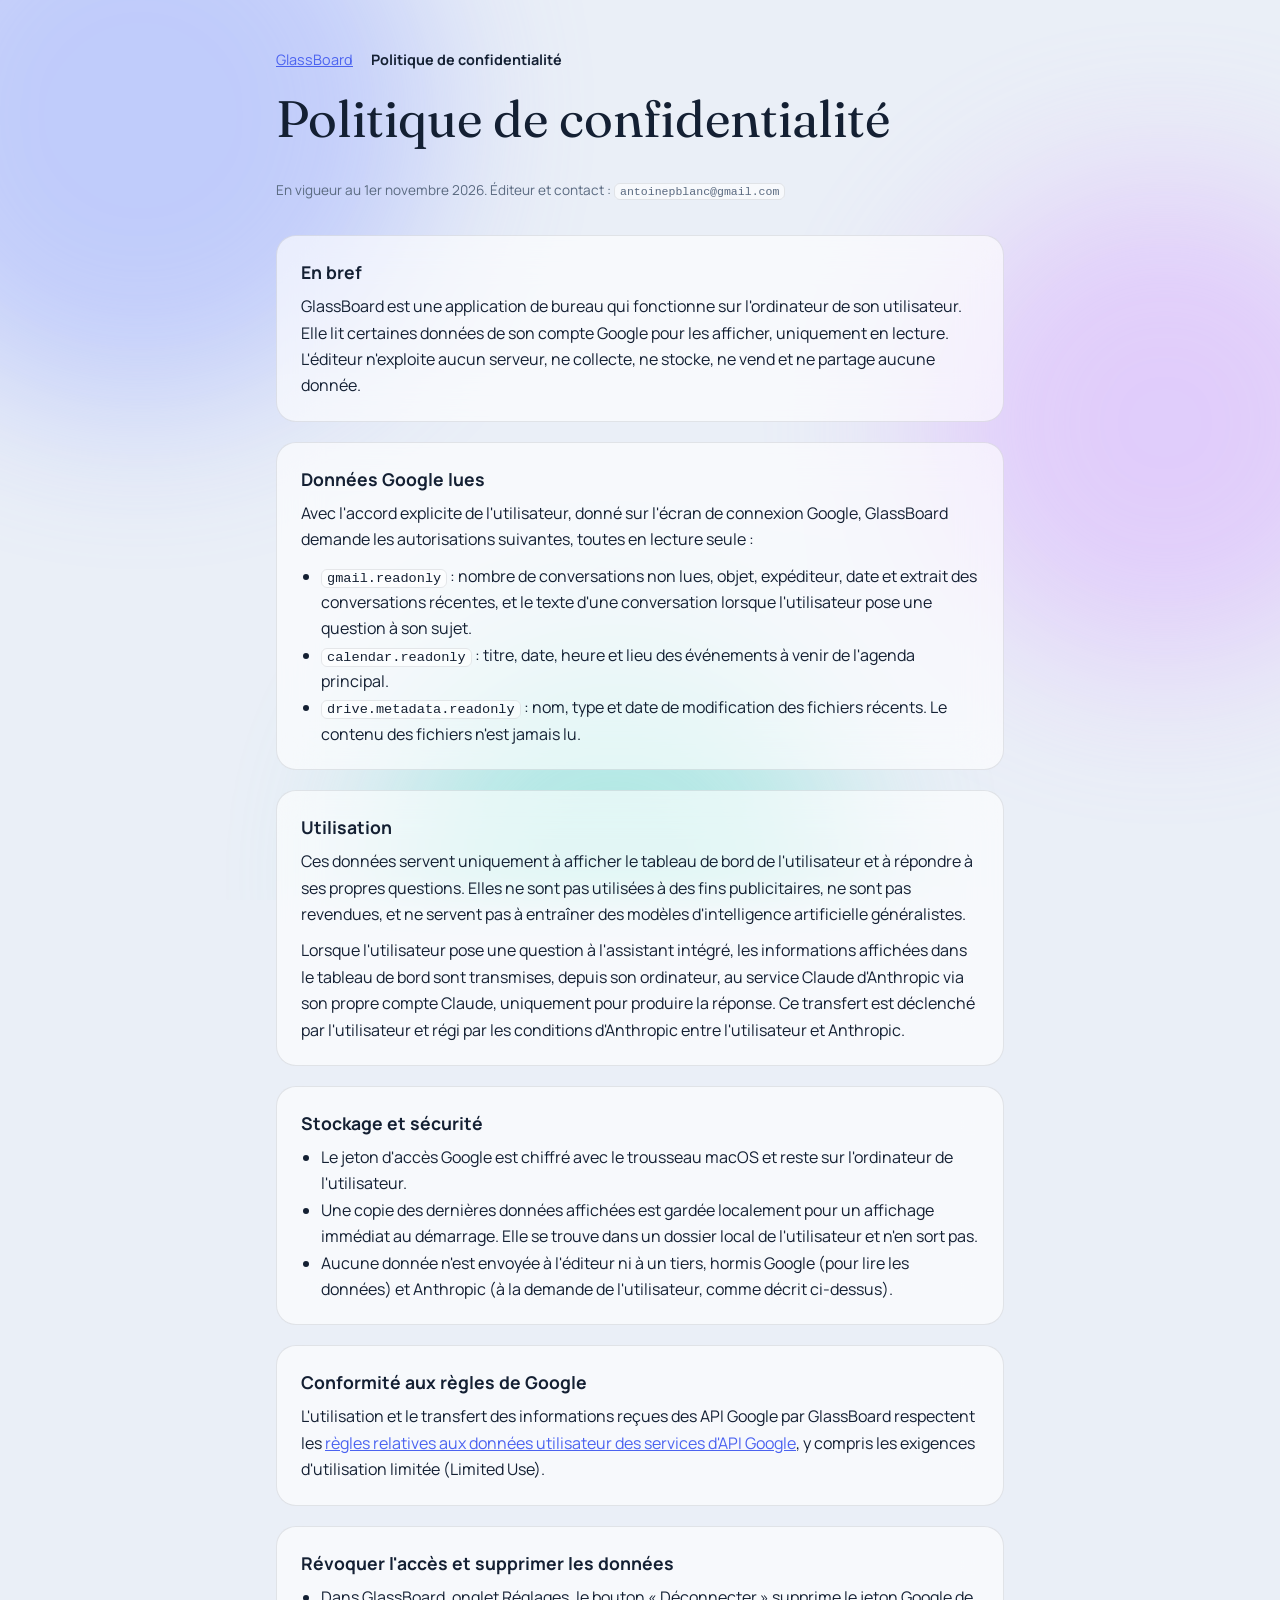
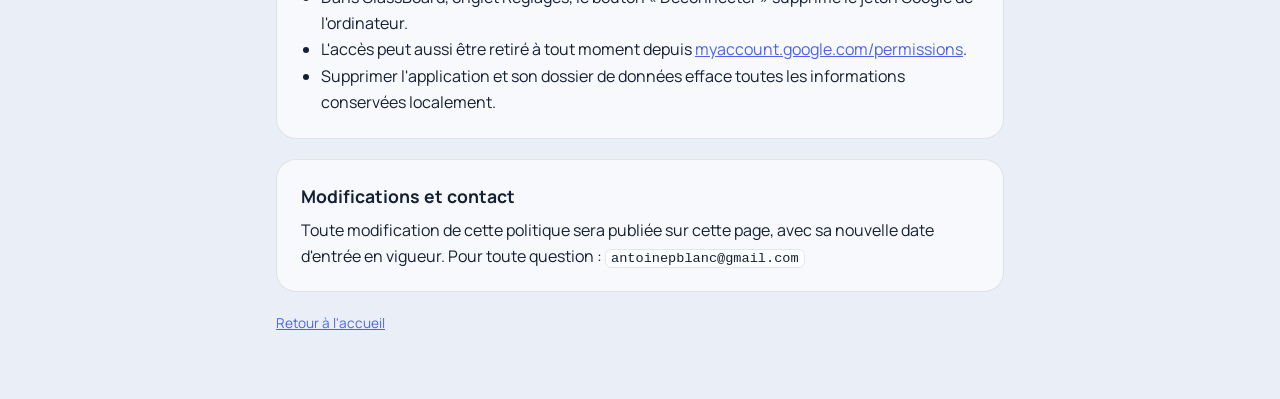
==== privacy.html @ dbe47634 "Pages d'accueil et de confidentialité de GlassBoard Co-Authored-By: Claude Opus 5.5 <noreply@anthrop" ====
<!doctype html>
<html lang="fr">
<head>
<meta charset="utf-8">
<meta name="viewport" content="width=device-width, initial-scale=1">
<title>Confidentialité GlassBoard</title>
<meta name="description" content="Politique de confidentialité de GlassBoard : données lues, usage, stockage et suppression.">
<link rel="preconnect" href="https://fonts.googleapis.com">
<link rel="preconnect" href="https://fonts.gstatic.com" crossorigin>
<link rel="stylesheet" href="https://fonts.googleapis.com/css2?family=Fraunces:opsz,wght@9..144,400&family=Manrope:wght@400;600&display=swap">
<link rel="stylesheet" href="style.css">
</head>
<body>
<div class="blobs" aria-hidden="true"><span></span><span></span><span></span></div>
<main>
  <nav><a href="index.html">GlassBoard</a><strong>Politique de confidentialité</strong></nav>

  <h1>Politique de confidentialité</h1>
  <p class="meta">En vigueur au 1er novembre 2026. Éditeur et contact : <code>antoinepblanc@gmail.com</code></p>

  <section class="card">
    <h2>En bref</h2>
    <p>GlassBoard est une application de bureau qui fonctionne sur l'ordinateur de son utilisateur. Elle lit certaines données de son compte Google pour les afficher, uniquement en lecture. L'éditeur n'exploite aucun serveur, ne collecte, ne stocke, ne vend et ne partage aucune donnée.</p>
  </section>

  <section class="card">
    <h2>Données Google lues</h2>
    <p>Avec l'accord explicite de l'utilisateur, donné sur l'écran de connexion Google, GlassBoard demande les autorisations suivantes, toutes en lecture seule :</p>
    <ul>
      <li><code>gmail.readonly</code> : nombre de conversations non lues, objet, expéditeur, date et extrait des conversations récentes, et le texte d'une conversation lorsque l'utilisateur pose une question à son sujet.</li>
      <li><code>calendar.readonly</code> : titre, date, heure et lieu des événements à venir de l'agenda principal.</li>
      <li><code>drive.metadata.readonly</code> : nom, type et date de modification des fichiers récents. Le contenu des fichiers n'est jamais lu.</li>
    </ul>
  </section>

  <section class="card">
    <h2>Utilisation</h2>
    <p>Ces données servent uniquement à afficher le tableau de bord de l'utilisateur et à répondre à ses propres questions. Elles ne sont pas utilisées à des fins publicitaires, ne sont pas revendues, et ne servent pas à entraîner des modèles d'intelligence artificielle généralistes.</p>
    <p>Lorsque l'utilisateur pose une question à l'assistant intégré, les informations affichées dans le tableau de bord sont transmises, depuis son ordinateur, au service Claude d'Anthropic via son propre compte Claude, uniquement pour produire la réponse. Ce transfert est déclenché par l'utilisateur et régi par les conditions d'Anthropic entre l'utilisateur et Anthropic.</p>
  </section>

  <section class="card">
    <h2>Stockage et sécurité</h2>
    <ul>
      <li>Le jeton d'accès Google est chiffré avec le trousseau macOS et reste sur l'ordinateur de l'utilisateur.</li>
      <li>Une copie des dernières données affichées est gardée localement pour un affichage immédiat au démarrage. Elle se trouve dans un dossier local de l'utilisateur et n'en sort pas.</li>
      <li>Aucune donnée n'est envoyée à l'éditeur ni à un tiers, hormis Google (pour lire les données) et Anthropic (à la demande de l'utilisateur, comme décrit ci-dessus).</li>
    </ul>
  </section>

  <section class="card">
    <h2>Conformité aux règles de Google</h2>
    <p>L'utilisation et le transfert des informations reçues des API Google par GlassBoard respectent les <a href="https://developers.google.com/terms/api-services-user-data-policy">règles relatives aux données utilisateur des services d'API Google</a>, y compris les exigences d'utilisation limitée (Limited Use).</p>
  </section>

  <section class="card">
    <h2>Révoquer l'accès et supprimer les données</h2>
    <ul>
      <li>Dans GlassBoard, onglet Réglages, le bouton « Déconnecter » supprime le jeton Google de l'ordinateur.</li>
      <li>L'accès peut aussi être retiré à tout moment depuis <a href="https://myaccount.google.com/permissions">myaccount.google.com/permissions</a>.</li>
      <li>Supprimer l'application et son dossier de données efface toutes les informations conservées localement.</li>
    </ul>
  </section>

  <section class="card">
    <h2>Modifications et contact</h2>
    <p>Toute modification de cette politique sera publiée sur cette page, avec sa nouvelle date d'entrée en vigueur. Pour toute question : <code>antoinepblanc@gmail.com</code></p>
  </section>

  <footer><a href="index.html">Retour à l'accueil</a></footer>
</main>
</body>
</html>
---- style.css ----
:root {
  --bg: #eaeff7; --fg: #142033; --muted: #5a6a80; --glass: rgba(255, 255, 255, .62);
  --edge: rgba(20, 32, 51, .1); --accent: #4b63f0;
  --blob-a: #8fa2ff; --blob-b: #d6a4ff; --blob-c: #6fe0cf;
}
@media (prefers-color-scheme: dark) {
  :root { --bg: #0a0f1d; --fg: #e8eefc; --muted: #94a2bd; --glass: rgba(24, 33, 58, .6); --edge: rgba(255, 255, 255, .1); --accent: #8fa2ff; --blob-a: #3b4fd8; --blob-b: #7a3fc4; --blob-c: #138f86; color-scheme: dark; }
}
* { box-sizing: border-box; }
body { margin: 0; background: var(--bg); color: var(--fg); font: 16px/1.65 "Manrope", system-ui, sans-serif; }
.blobs { position: fixed; inset: 0; z-index: -1; overflow: hidden; pointer-events: none; }
.blobs span { position: absolute; border-radius: 50%; filter: blur(80px); opacity: .45; }
.blobs span:nth-child(1) { width: 46vmax; height: 46vmax; left: -12vmax; top: -14vmax; background: var(--blob-a); }
.blobs span:nth-child(2) { width: 38vmax; height: 38vmax; right: -10vmax; top: 20vh; background: var(--blob-b); }
.blobs span:nth-child(3) { width: 36vmax; height: 36vmax; left: 30vw; bottom: -16vmax; background: var(--blob-c); }
main { max-width: 760px; margin: 0 auto; padding: 48px max(16px, env(safe-area-inset-left)) 64px; display: grid; gap: 20px; }
nav { display: flex; gap: 18px; font-size: .9rem; }
a { color: var(--accent); }
h1 { margin: 0; font: 400 clamp(2.2rem, 6vw, 3.2rem)/1.05 "Fraunces", Georgia, serif; text-wrap: balance; }
h2 { margin: 0 0 6px; font-size: 1.1rem; }
.lead { margin: 0; font-size: 1.1rem; color: var(--muted); max-width: 60ch; }
.card { padding: 22px 24px; border-radius: 20px; background: var(--glass); border: 1px solid var(--edge); -webkit-backdrop-filter: blur(20px); backdrop-filter: blur(20px); }
.card p, .card ul { margin: 0 0 10px; } .card > :last-child { margin-bottom: 0; }
ul { padding-left: 20px; }
code { font: .85em ui-monospace, Menlo, monospace; padding: 1px 5px; border-radius: 6px; background: var(--glass); border: 1px solid var(--edge); overflow-wrap: anywhere; }
.meta { font-size: .85rem; color: var(--muted); }
footer { font-size: .85rem; color: var(--muted); }
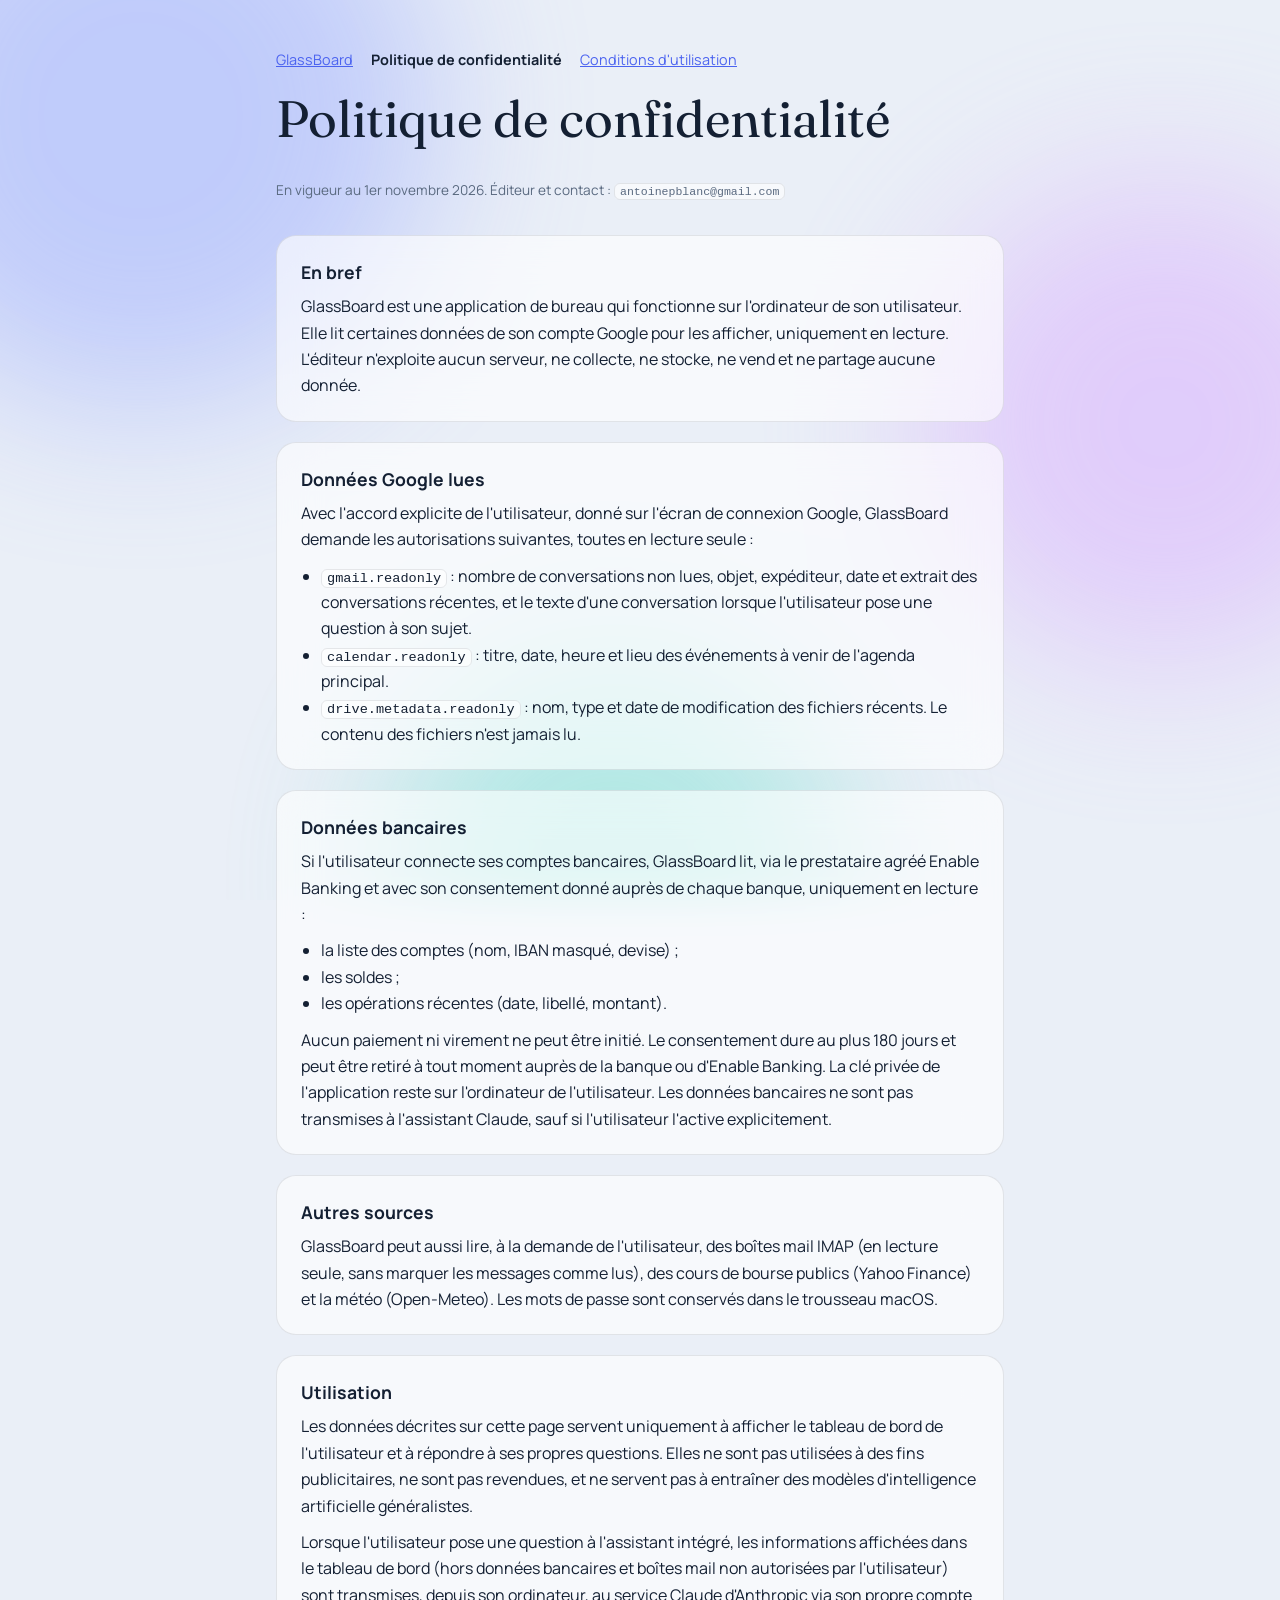
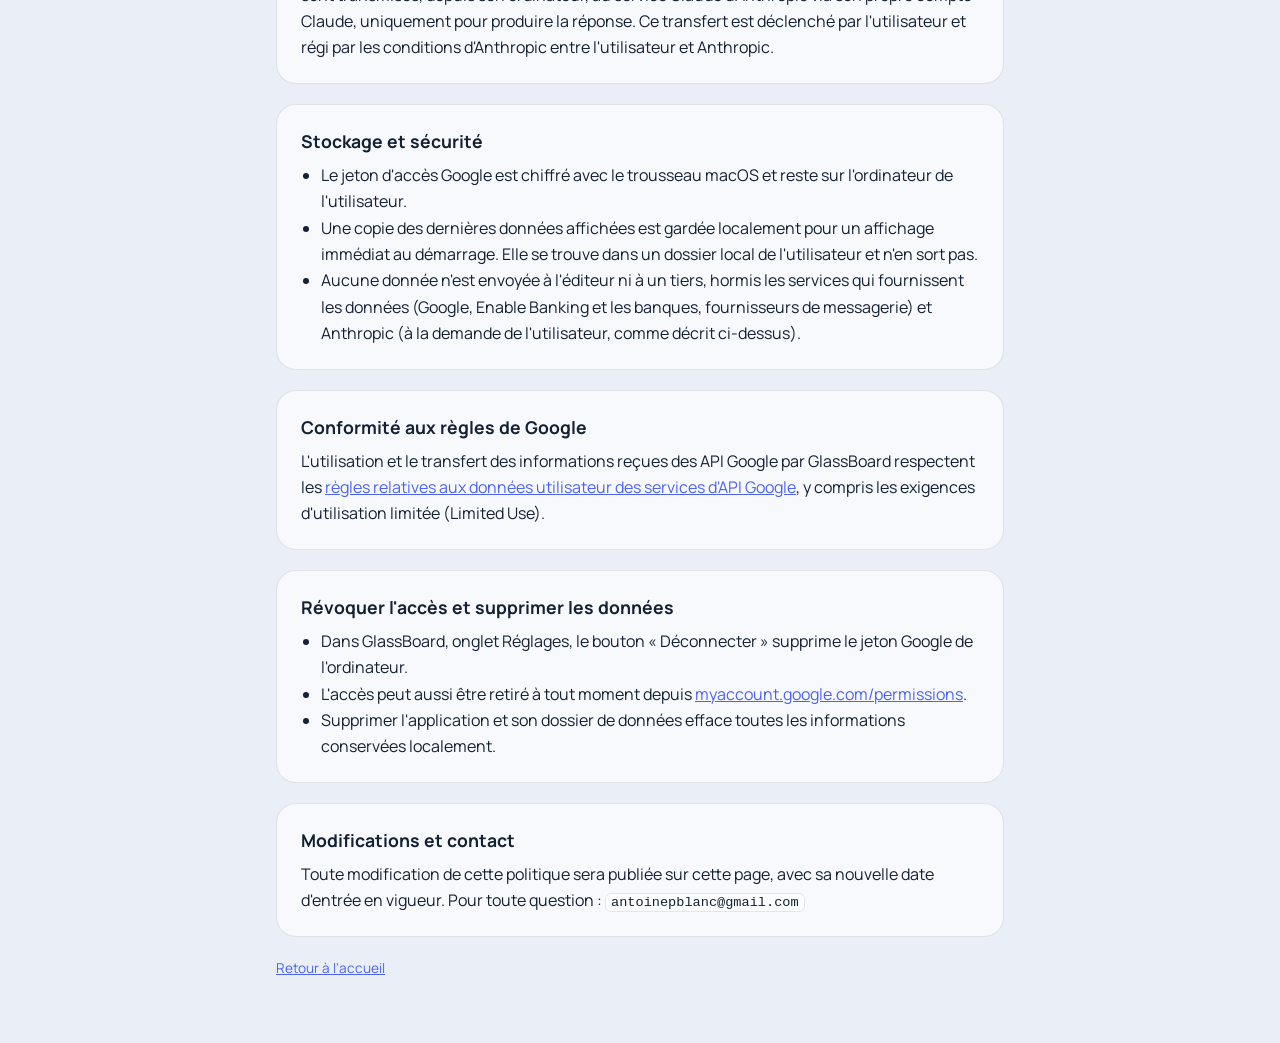
==== commit f5d6b690: "Conditions d'utilisation et données bancaires dans la politique de confidentialité Co-Authored-By: C" ====
--- a/privacy.html
+++ b/privacy.html
@@ -13,7 +13,7 @@
 <body>
 <div class="blobs" aria-hidden="true"><span></span><span></span><span></span></div>
 <main>
-  <nav><a href="index.html">GlassBoard</a><strong>Politique de confidentialité</strong></nav>
+  <nav><a href="index.html">GlassBoard</a><strong>Politique de confidentialité</strong><a href="terms.html">Conditions d'utilisation</a></nav>
 
   <h1>Politique de confidentialité</h1>
   <p class="meta">En vigueur au 1er novembre 2026. Éditeur et contact : <code>antoinepblanc@gmail.com</code></p>
@@ -34,9 +34,25 @@
   </section>
 
   <section class="card">
+    <h2>Données bancaires</h2>
+    <p>Si l'utilisateur connecte ses comptes bancaires, GlassBoard lit, via le prestataire agréé Enable Banking et avec son consentement donné auprès de chaque banque, uniquement en lecture :</p>
+    <ul>
+      <li>la liste des comptes (nom, IBAN masqué, devise) ;</li>
+      <li>les soldes ;</li>
+      <li>les opérations récentes (date, libellé, montant).</li>
+    </ul>
+    <p>Aucun paiement ni virement ne peut être initié. Le consentement dure au plus 180 jours et peut être retiré à tout moment auprès de la banque ou d'Enable Banking. La clé privée de l'application reste sur l'ordinateur de l'utilisateur. Les données bancaires ne sont pas transmises à l'assistant Claude, sauf si l'utilisateur l'active explicitement.</p>
+  </section>
+
+  <section class="card">
+    <h2>Autres sources</h2>
+    <p>GlassBoard peut aussi lire, à la demande de l'utilisateur, des boîtes mail IMAP (en lecture seule, sans marquer les messages comme lus), des cours de bourse publics (Yahoo Finance) et la météo (Open-Meteo). Les mots de passe sont conservés dans le trousseau macOS.</p>
+  </section>
+
+  <section class="card">
     <h2>Utilisation</h2>
-    <p>Ces données servent uniquement à afficher le tableau de bord de l'utilisateur et à répondre à ses propres questions. Elles ne sont pas utilisées à des fins publicitaires, ne sont pas revendues, et ne servent pas à entraîner des modèles d'intelligence artificielle généralistes.</p>
-    <p>Lorsque l'utilisateur pose une question à l'assistant intégré, les informations affichées dans le tableau de bord sont transmises, depuis son ordinateur, au service Claude d'Anthropic via son propre compte Claude, uniquement pour produire la réponse. Ce transfert est déclenché par l'utilisateur et régi par les conditions d'Anthropic entre l'utilisateur et Anthropic.</p>
+    <p>Les données décrites sur cette page servent uniquement à afficher le tableau de bord de l'utilisateur et à répondre à ses propres questions. Elles ne sont pas utilisées à des fins publicitaires, ne sont pas revendues, et ne servent pas à entraîner des modèles d'intelligence artificielle généralistes.</p>
+    <p>Lorsque l'utilisateur pose une question à l'assistant intégré, les informations affichées dans le tableau de bord (hors données bancaires et boîtes mail non autorisées par l'utilisateur) sont transmises, depuis son ordinateur, au service Claude d'Anthropic via son propre compte Claude, uniquement pour produire la réponse. Ce transfert est déclenché par l'utilisateur et régi par les conditions d'Anthropic entre l'utilisateur et Anthropic.</p>
   </section>
 
   <section class="card">
@@ -44,7 +60,7 @@
     <ul>
       <li>Le jeton d'accès Google est chiffré avec le trousseau macOS et reste sur l'ordinateur de l'utilisateur.</li>
       <li>Une copie des dernières données affichées est gardée localement pour un affichage immédiat au démarrage. Elle se trouve dans un dossier local de l'utilisateur et n'en sort pas.</li>
-      <li>Aucune donnée n'est envoyée à l'éditeur ni à un tiers, hormis Google (pour lire les données) et Anthropic (à la demande de l'utilisateur, comme décrit ci-dessus).</li>
+      <li>Aucune donnée n'est envoyée à l'éditeur ni à un tiers, hormis les services qui fournissent les données (Google, Enable Banking et les banques, fournisseurs de messagerie) et Anthropic (à la demande de l'utilisateur, comme décrit ci-dessus).</li>
     </ul>
   </section>
 
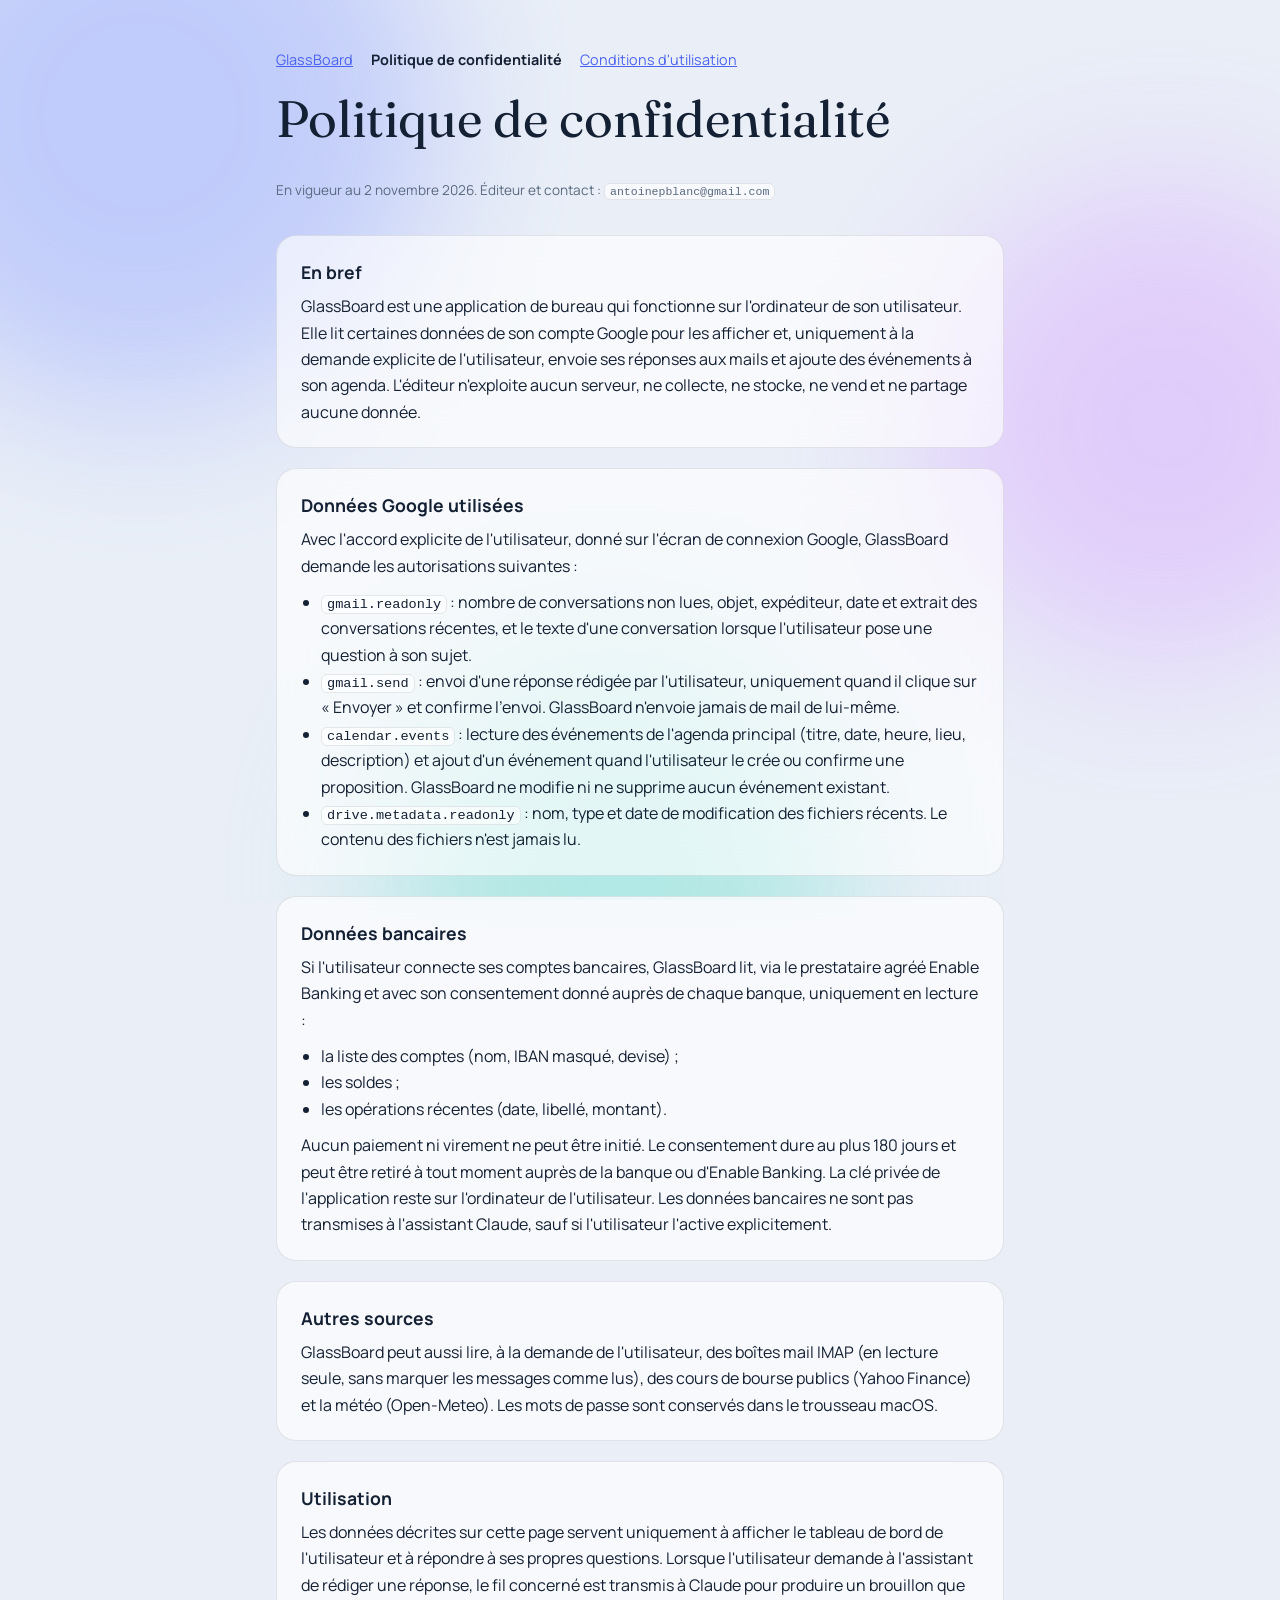
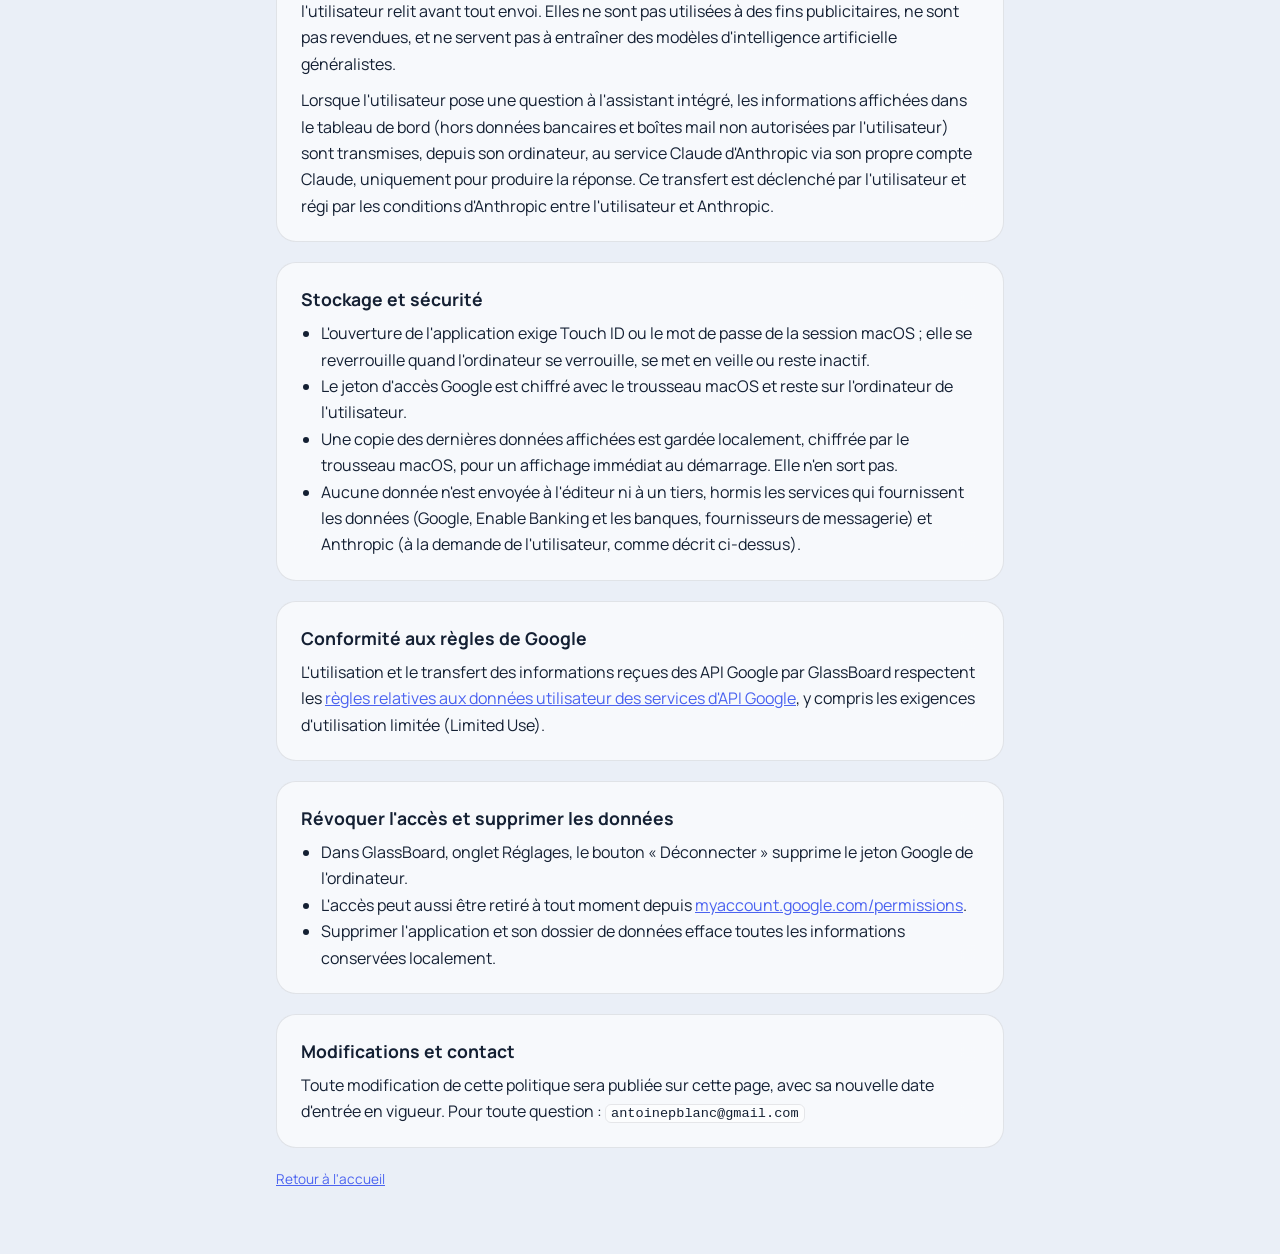
==== commit c225bc75: "Confidentialité : envoi de réponses, ajout d'événements, verrou et cache chiffré Co-Authored-By: Cla" ====
--- a/privacy.html
+++ b/privacy.html
@@ -16,19 +16,20 @@
   <nav><a href="index.html">GlassBoard</a><strong>Politique de confidentialité</strong><a href="terms.html">Conditions d'utilisation</a></nav>
 
   <h1>Politique de confidentialité</h1>
-  <p class="meta">En vigueur au 1er novembre 2026. Éditeur et contact : <code>antoinepblanc@gmail.com</code></p>
+  <p class="meta">En vigueur au 2 novembre 2026. Éditeur et contact : <code>antoinepblanc@gmail.com</code></p>
 
   <section class="card">
     <h2>En bref</h2>
-    <p>GlassBoard est une application de bureau qui fonctionne sur l'ordinateur de son utilisateur. Elle lit certaines données de son compte Google pour les afficher, uniquement en lecture. L'éditeur n'exploite aucun serveur, ne collecte, ne stocke, ne vend et ne partage aucune donnée.</p>
+    <p>GlassBoard est une application de bureau qui fonctionne sur l'ordinateur de son utilisateur. Elle lit certaines données de son compte Google pour les afficher et, uniquement à la demande explicite de l'utilisateur, envoie ses réponses aux mails et ajoute des événements à son agenda. L'éditeur n'exploite aucun serveur, ne collecte, ne stocke, ne vend et ne partage aucune donnée.</p>
   </section>
 
   <section class="card">
-    <h2>Données Google lues</h2>
-    <p>Avec l'accord explicite de l'utilisateur, donné sur l'écran de connexion Google, GlassBoard demande les autorisations suivantes, toutes en lecture seule :</p>
+    <h2>Données Google utilisées</h2>
+    <p>Avec l'accord explicite de l'utilisateur, donné sur l'écran de connexion Google, GlassBoard demande les autorisations suivantes :</p>
     <ul>
       <li><code>gmail.readonly</code> : nombre de conversations non lues, objet, expéditeur, date et extrait des conversations récentes, et le texte d'une conversation lorsque l'utilisateur pose une question à son sujet.</li>
-      <li><code>calendar.readonly</code> : titre, date, heure et lieu des événements à venir de l'agenda principal.</li>
+      <li><code>gmail.send</code> : envoi d'une réponse rédigée par l'utilisateur, uniquement quand il clique sur « Envoyer » et confirme l'envoi. GlassBoard n'envoie jamais de mail de lui-même.</li>
+      <li><code>calendar.events</code> : lecture des événements de l'agenda principal (titre, date, heure, lieu, description) et ajout d'un événement quand l'utilisateur le crée ou confirme une proposition. GlassBoard ne modifie ni ne supprime aucun événement existant.</li>
       <li><code>drive.metadata.readonly</code> : nom, type et date de modification des fichiers récents. Le contenu des fichiers n'est jamais lu.</li>
     </ul>
   </section>
@@ -51,15 +52,16 @@
 
   <section class="card">
     <h2>Utilisation</h2>
-    <p>Les données décrites sur cette page servent uniquement à afficher le tableau de bord de l'utilisateur et à répondre à ses propres questions. Elles ne sont pas utilisées à des fins publicitaires, ne sont pas revendues, et ne servent pas à entraîner des modèles d'intelligence artificielle généralistes.</p>
+    <p>Les données décrites sur cette page servent uniquement à afficher le tableau de bord de l'utilisateur et à répondre à ses propres questions. Lorsque l'utilisateur demande à l'assistant de rédiger une réponse, le fil concerné est transmis à Claude pour produire un brouillon que l'utilisateur relit avant tout envoi. Elles ne sont pas utilisées à des fins publicitaires, ne sont pas revendues, et ne servent pas à entraîner des modèles d'intelligence artificielle généralistes.</p>
     <p>Lorsque l'utilisateur pose une question à l'assistant intégré, les informations affichées dans le tableau de bord (hors données bancaires et boîtes mail non autorisées par l'utilisateur) sont transmises, depuis son ordinateur, au service Claude d'Anthropic via son propre compte Claude, uniquement pour produire la réponse. Ce transfert est déclenché par l'utilisateur et régi par les conditions d'Anthropic entre l'utilisateur et Anthropic.</p>
   </section>
 
   <section class="card">
     <h2>Stockage et sécurité</h2>
     <ul>
+      <li>L'ouverture de l'application exige Touch ID ou le mot de passe de la session macOS ; elle se reverrouille quand l'ordinateur se verrouille, se met en veille ou reste inactif.</li>
       <li>Le jeton d'accès Google est chiffré avec le trousseau macOS et reste sur l'ordinateur de l'utilisateur.</li>
-      <li>Une copie des dernières données affichées est gardée localement pour un affichage immédiat au démarrage. Elle se trouve dans un dossier local de l'utilisateur et n'en sort pas.</li>
+      <li>Une copie des dernières données affichées est gardée localement, chiffrée par le trousseau macOS, pour un affichage immédiat au démarrage. Elle n'en sort pas.</li>
       <li>Aucune donnée n'est envoyée à l'éditeur ni à un tiers, hormis les services qui fournissent les données (Google, Enable Banking et les banques, fournisseurs de messagerie) et Anthropic (à la demande de l'utilisateur, comme décrit ci-dessus).</li>
     </ul>
   </section>
--- a/style.css
+++ b/style.css
@@ -25,3 +25,4 @@
 code { font: .85em ui-monospace, Menlo, monospace; padding: 1px 5px; border-radius: 6px; background: var(--glass); border: 1px solid var(--edge); overflow-wrap: anywhere; }
 .meta { font-size: .85rem; color: var(--muted); }
 footer { font-size: .85rem; color: var(--muted); }
+[hidden] { display: none !important; }
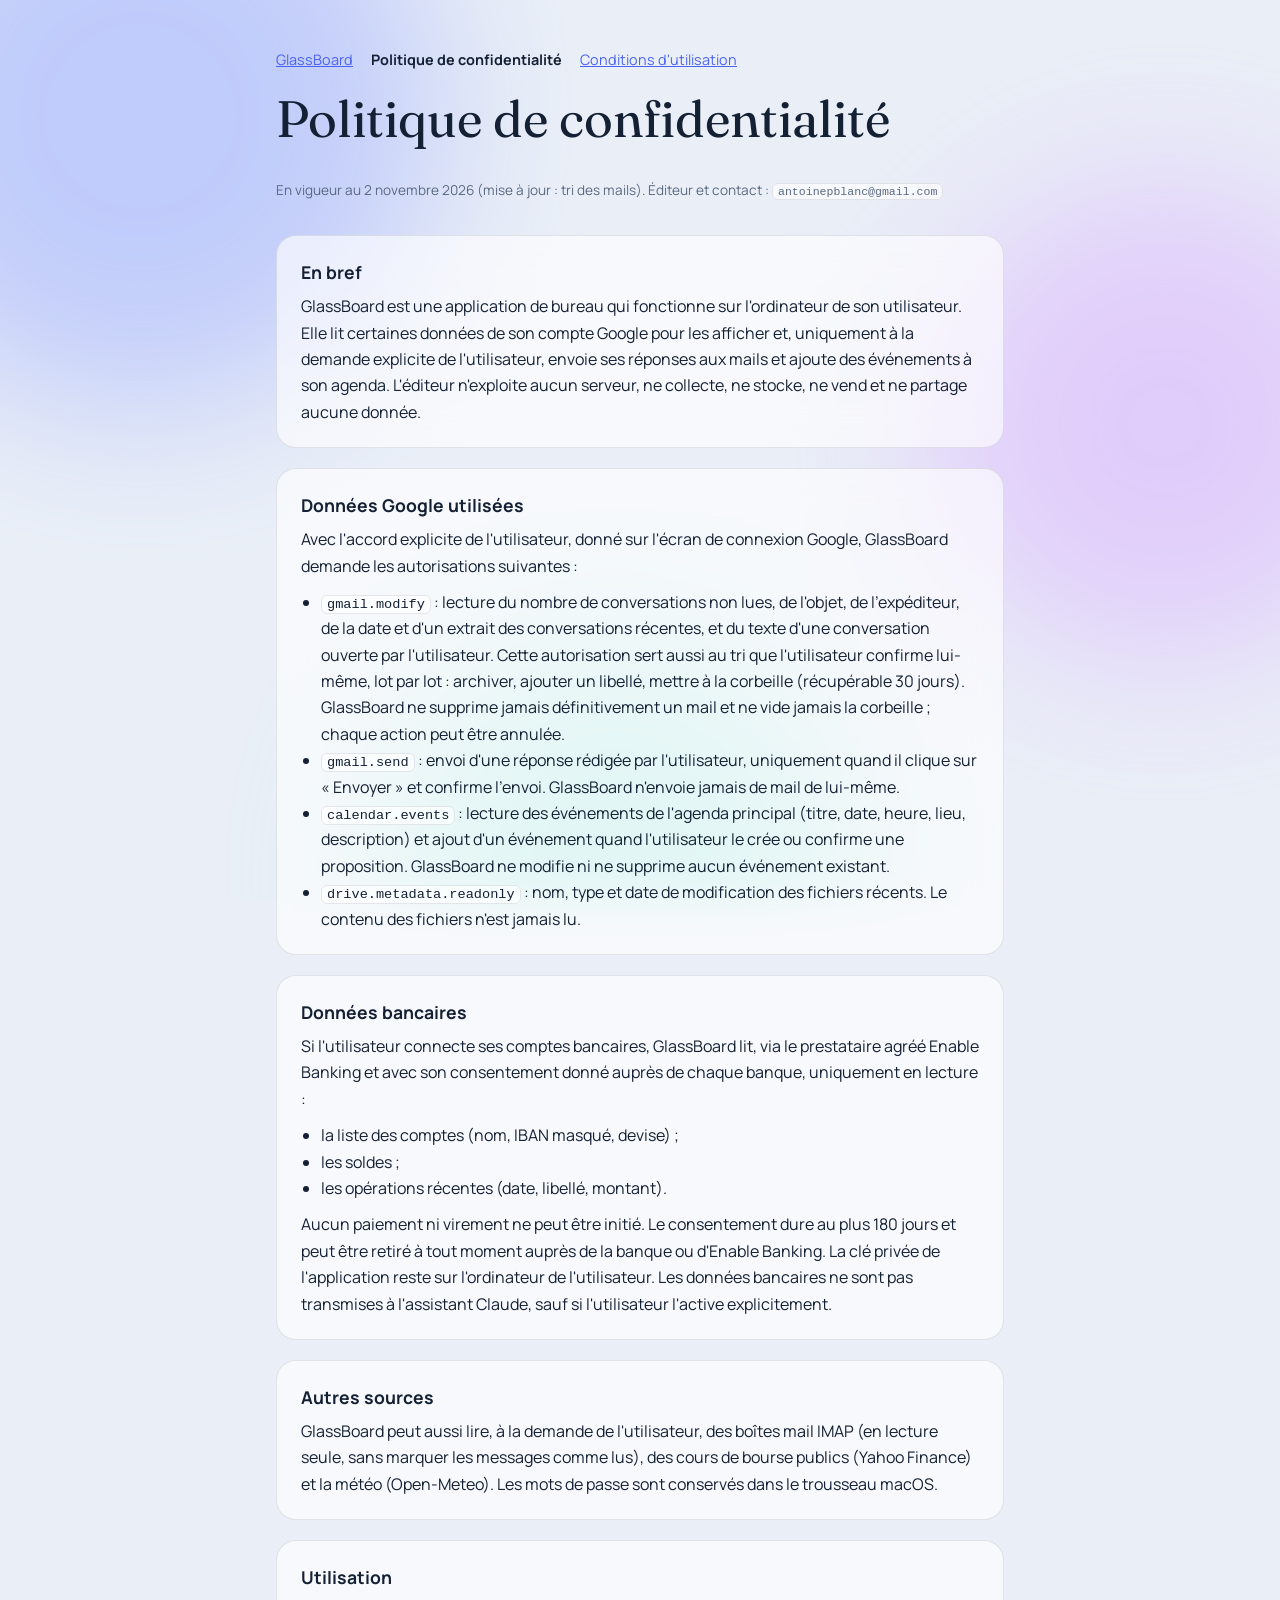
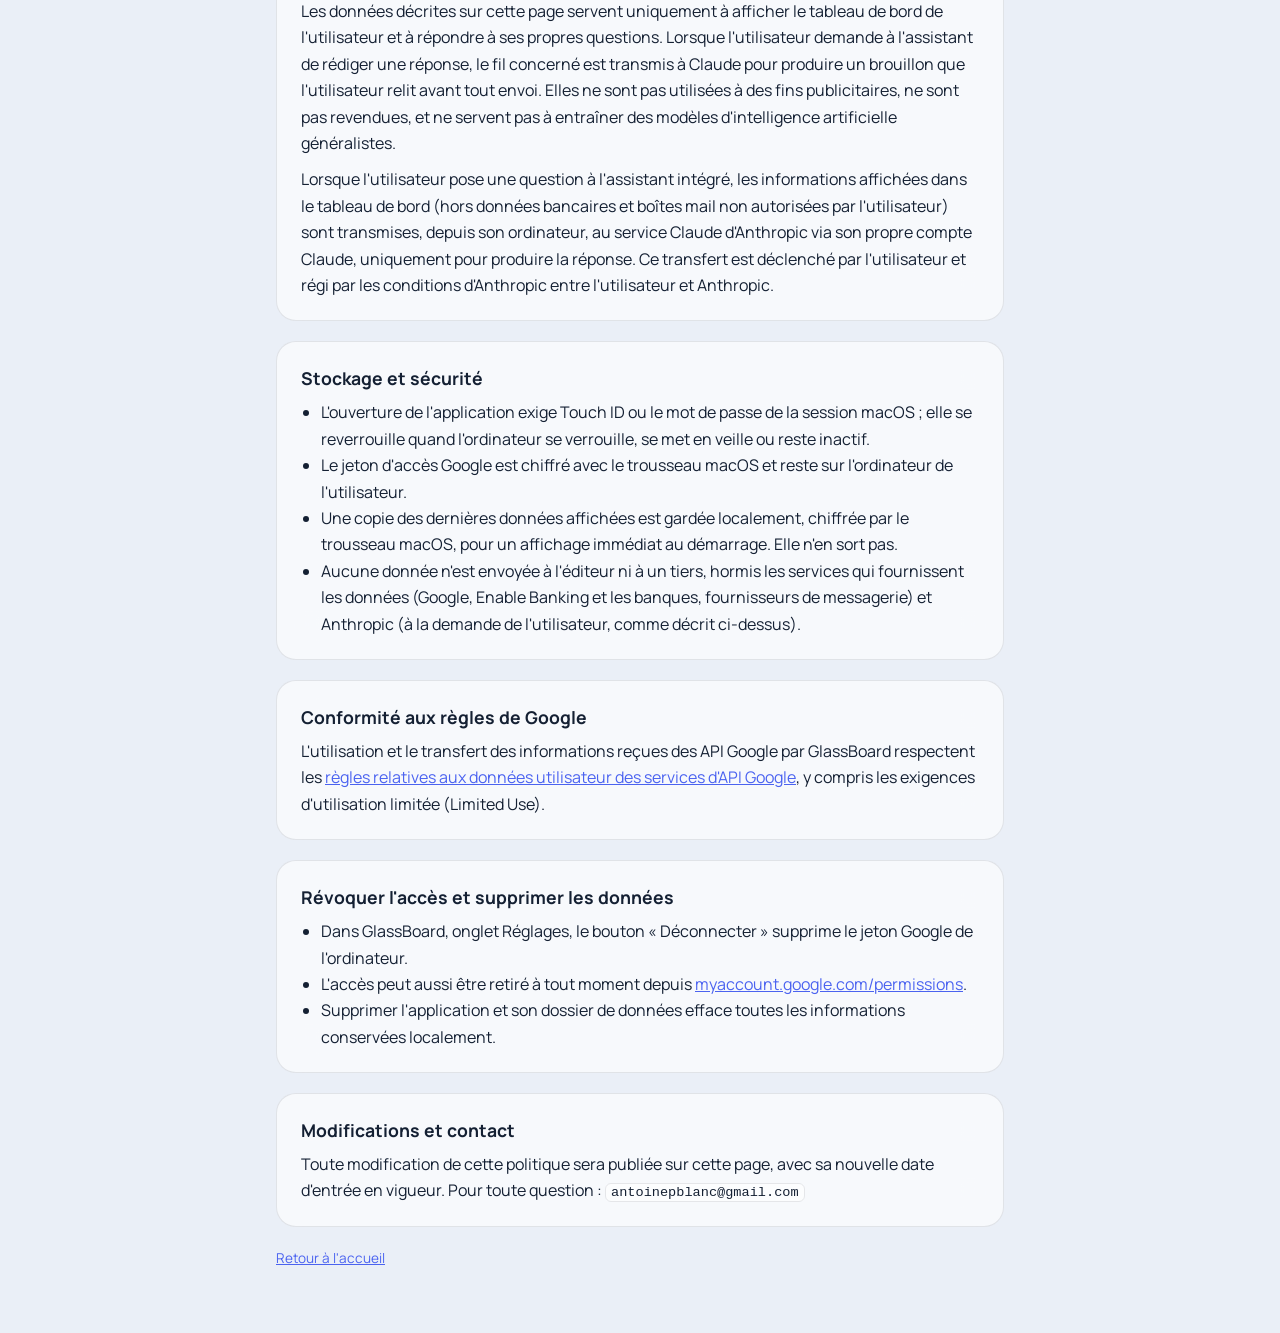
==== commit 808c551a: "Confidentialité : tri des mails confirmé par l'utilisateur (gmail.modify) Co-Authored-By: Claude Opu" ====
--- a/privacy.html
+++ b/privacy.html
@@ -16,7 +16,7 @@
   <nav><a href="index.html">GlassBoard</a><strong>Politique de confidentialité</strong><a href="terms.html">Conditions d'utilisation</a></nav>
 
   <h1>Politique de confidentialité</h1>
-  <p class="meta">En vigueur au 2 novembre 2026. Éditeur et contact : <code>antoinepblanc@gmail.com</code></p>
+  <p class="meta">En vigueur au 2 novembre 2026 (mise à jour : tri des mails). Éditeur et contact : <code>antoinepblanc@gmail.com</code></p>
 
   <section class="card">
     <h2>En bref</h2>
@@ -27,7 +27,7 @@
     <h2>Données Google utilisées</h2>
     <p>Avec l'accord explicite de l'utilisateur, donné sur l'écran de connexion Google, GlassBoard demande les autorisations suivantes :</p>
     <ul>
-      <li><code>gmail.readonly</code> : nombre de conversations non lues, objet, expéditeur, date et extrait des conversations récentes, et le texte d'une conversation lorsque l'utilisateur pose une question à son sujet.</li>
+      <li><code>gmail.modify</code> : lecture du nombre de conversations non lues, de l'objet, de l'expéditeur, de la date et d'un extrait des conversations récentes, et du texte d'une conversation ouverte par l'utilisateur. Cette autorisation sert aussi au tri que l'utilisateur confirme lui-même, lot par lot : archiver, ajouter un libellé, mettre à la corbeille (récupérable 30 jours). GlassBoard ne supprime jamais définitivement un mail et ne vide jamais la corbeille ; chaque action peut être annulée.</li>
       <li><code>gmail.send</code> : envoi d'une réponse rédigée par l'utilisateur, uniquement quand il clique sur « Envoyer » et confirme l'envoi. GlassBoard n'envoie jamais de mail de lui-même.</li>
       <li><code>calendar.events</code> : lecture des événements de l'agenda principal (titre, date, heure, lieu, description) et ajout d'un événement quand l'utilisateur le crée ou confirme une proposition. GlassBoard ne modifie ni ne supprime aucun événement existant.</li>
       <li><code>drive.metadata.readonly</code> : nom, type et date de modification des fichiers récents. Le contenu des fichiers n'est jamais lu.</li>
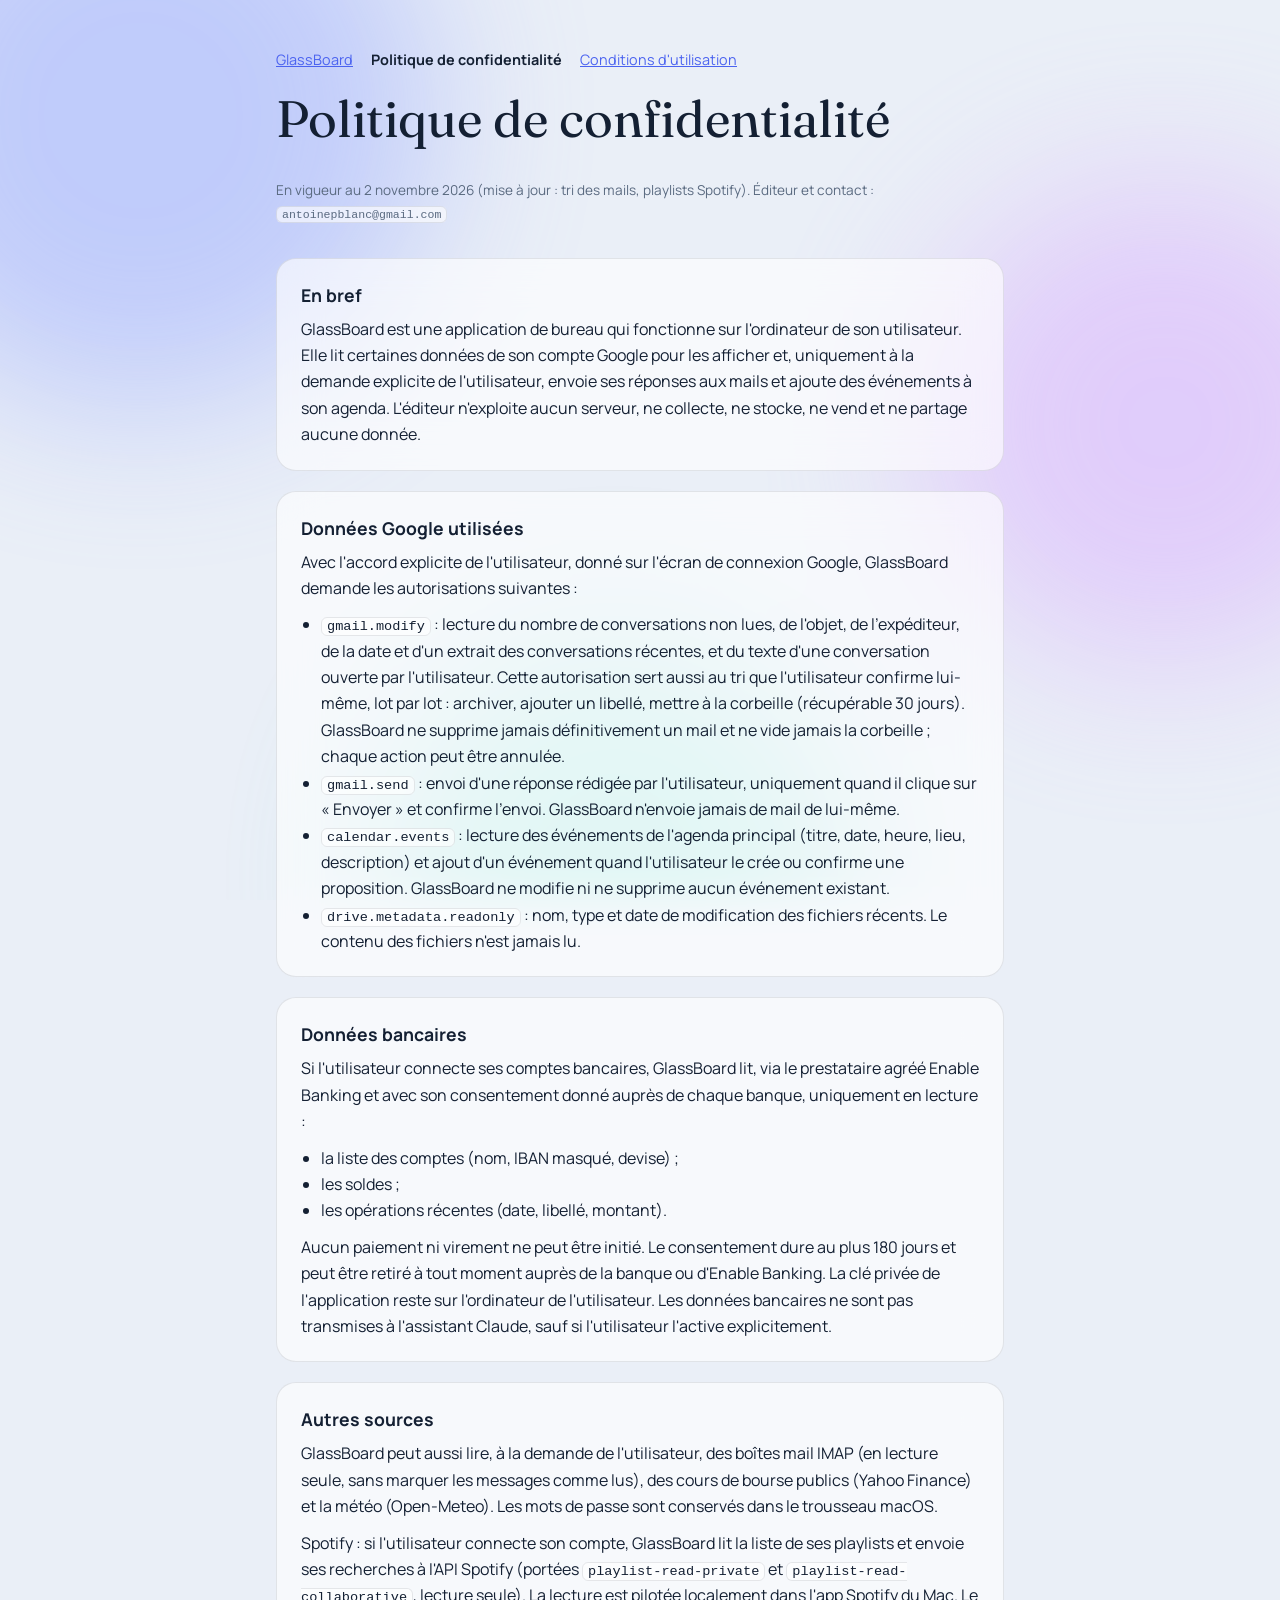
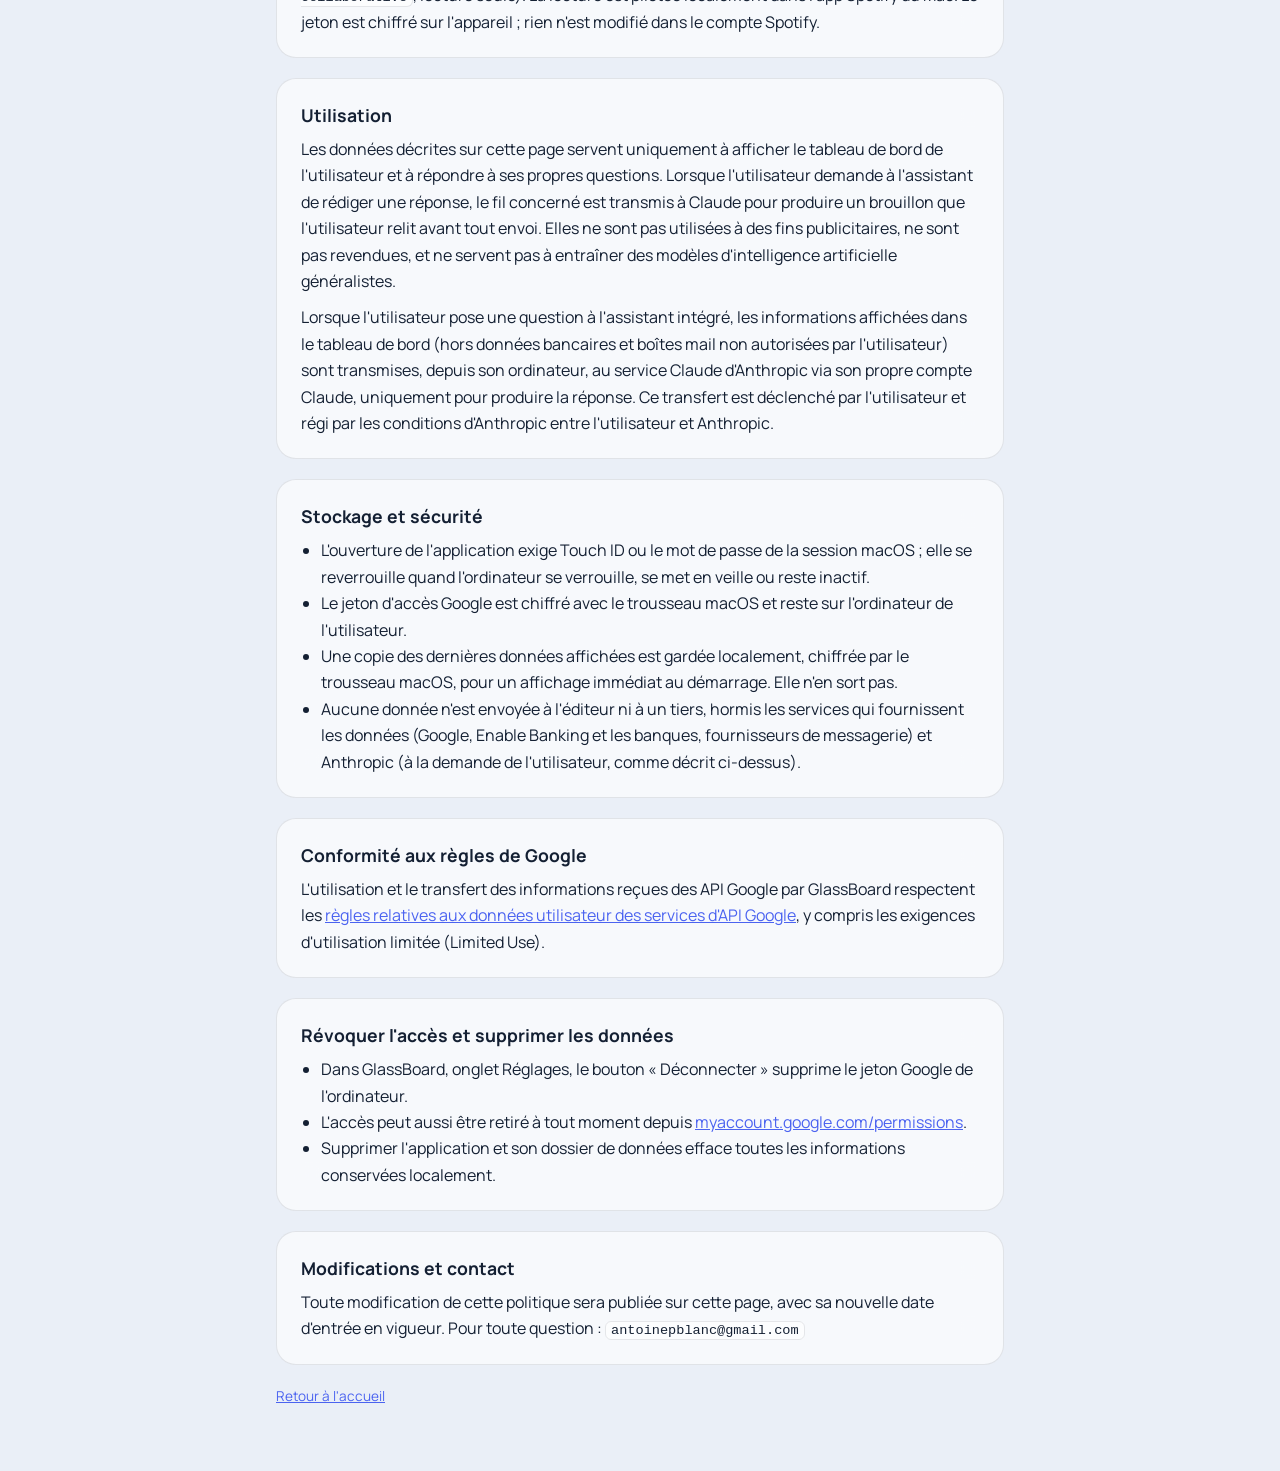
==== commit 7f6c61e8: "Confidentialité : playlists et recherche Spotify (lecture seule) Co-Authored-By: Claude Opus 5.5 <no" ====
--- a/privacy.html
+++ b/privacy.html
@@ -16,7 +16,7 @@
   <nav><a href="index.html">GlassBoard</a><strong>Politique de confidentialité</strong><a href="terms.html">Conditions d'utilisation</a></nav>
 
   <h1>Politique de confidentialité</h1>
-  <p class="meta">En vigueur au 2 novembre 2026 (mise à jour : tri des mails). Éditeur et contact : <code>antoinepblanc@gmail.com</code></p>
+  <p class="meta">En vigueur au 2 novembre 2026 (mise à jour : tri des mails, playlists Spotify). Éditeur et contact : <code>antoinepblanc@gmail.com</code></p>
 
   <section class="card">
     <h2>En bref</h2>
@@ -48,6 +48,7 @@
   <section class="card">
     <h2>Autres sources</h2>
     <p>GlassBoard peut aussi lire, à la demande de l'utilisateur, des boîtes mail IMAP (en lecture seule, sans marquer les messages comme lus), des cours de bourse publics (Yahoo Finance) et la météo (Open-Meteo). Les mots de passe sont conservés dans le trousseau macOS.</p>
+    <p>Spotify : si l'utilisateur connecte son compte, GlassBoard lit la liste de ses playlists et envoie ses recherches à l'API Spotify (portées <code>playlist-read-private</code> et <code>playlist-read-collaborative</code>, lecture seule). La lecture est pilotée localement dans l'app Spotify du Mac. Le jeton est chiffré sur l'appareil ; rien n'est modifié dans le compte Spotify.</p>
   </section>
 
   <section class="card">
